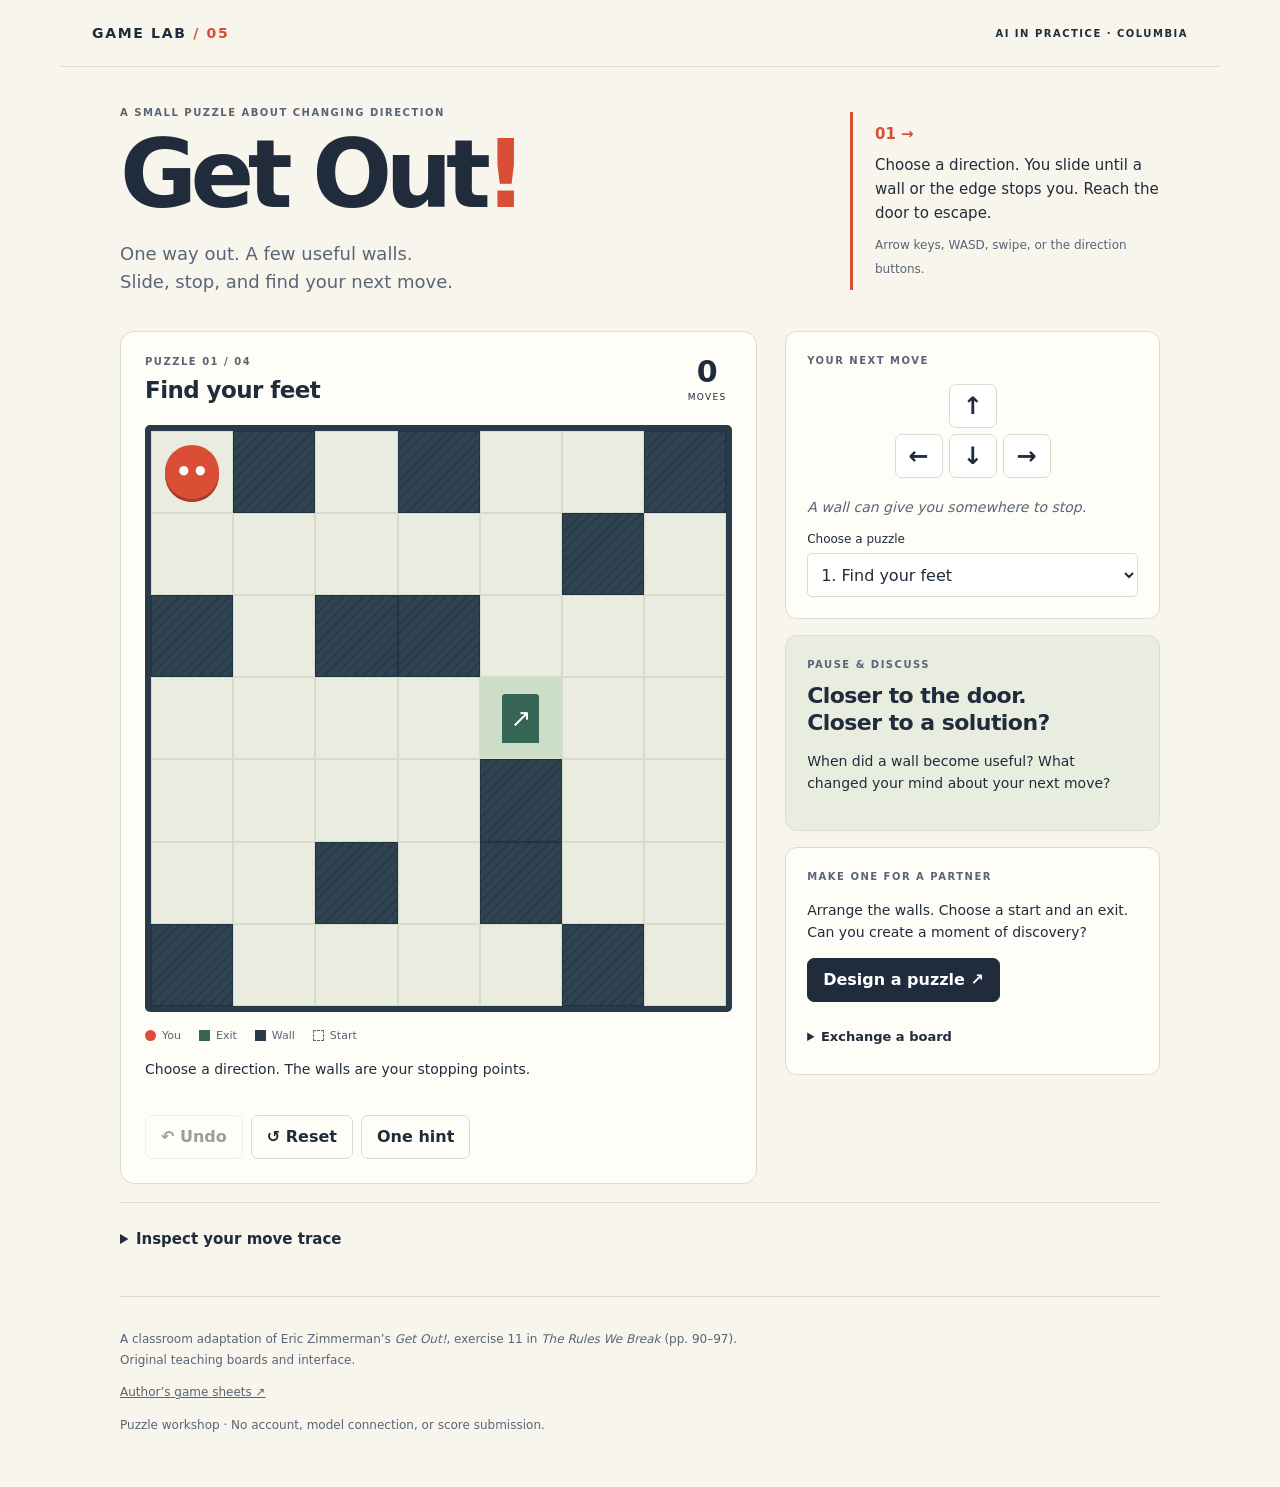
==== minigames/get-out/index.html @ 23744a99 "Add Get Out puzzle variation lab and submission workflow" ====
<!doctype html>
<html lang="en">
<head>
<meta charset="utf-8"><meta name="viewport" content="width=device-width,initial-scale=1">
<title>Get Out! · Puzzle workshop</title>
<link rel="stylesheet" href="style.css">
<script src="engine.js" defer></script><script src="levels.js" defer></script><script src="app.js" defer></script>
</head>
<body>
<header class="masthead"><a class="brand" href="./">GAME LAB <span>/ 05</span></a><span class="course">AI IN PRACTICE · COLUMBIA</span></header>
<main>
<section class="intro"><div><p class="eyebrow">A SMALL PUZZLE ABOUT CHANGING DIRECTION</p><h1>Get Out<span>!</span></h1><p class="lede">One way out. A few useful walls.<br>Slide, stop, and find your next move.</p></div><div class="rule-card"><span class="rule-number">01 →</span><p>Choose a direction. You slide until a wall or the edge stops you. Reach the door to escape.</p><small>Arrow keys, WASD, swipe, or the direction buttons.</small></div></section>
<div class="workspace">
<section class="play-panel" aria-label="Puzzle play area">
<div class="board-heading"><div><p class="eyebrow" id="level-number">PUZZLE 01 / 04</p><h2 id="level-title">Find your feet</h2></div><div class="counter"><strong id="moves">0</strong><span>MOVES</span></div></div>
<div id="board" class="board" tabindex="0" role="group" aria-label="Puzzle board. Use arrow keys to move."></div>
<div class="legend"><span><i class="you-key"></i>You</span><span><i class="exit-key"></i>Exit</span><span><i class="wall-key"></i>Wall</span><span><i class="start-key"></i>Start</span></div>
<p id="status" role="status" aria-live="polite">Find a stopping point that helps you reach the exit.</p>
<div class="play-actions"><button id="undo" class="secondary">↶ Undo</button><button id="reset" class="secondary">↺ Reset</button><button id="hint" class="secondary">One hint</button><button id="next" class="primary" hidden>Next puzzle →</button></div>
</section>
<aside>
<section class="side-card"><p class="eyebrow">YOUR NEXT MOVE</p><div class="dpad" aria-label="Direction controls"><button data-move="up" aria-label="Move up">↑</button><button data-move="left" aria-label="Move left">←</button><button data-move="down" aria-label="Move down">↓</button><button data-move="right" aria-label="Move right">→</button></div><p id="prompt" class="thought"></p><label for="levels">Choose a puzzle</label><select id="levels"></select></section>
<section class="side-card discussion"><p class="eyebrow">PAUSE & DISCUSS</p><h3>Closer to the door.<br>Closer to a solution?</h3><p>When did a wall become useful? What changed your mind about your next move?</p></section>
<section class="side-card"><p class="eyebrow">MAKE ONE FOR A PARTNER</p><p>Arrange the walls. Choose a start and an exit. Can you create a moment of discovery?</p><button id="edit" class="primary">Design a puzzle ↗</button>
<div id="editor" hidden><fieldset><legend>Paint a square</legend><div class="tools"><label><input type="radio" name="tool" value="#" checked> Wall</label><label><input type="radio" name="tool" value="."> Clear</label><label><input type="radio" name="tool" value="S"> Start</label><label><input type="radio" name="tool" value="E"> Exit</label></div></fieldset><p class="small">Tap the board to paint. Placing a start or exit moves the previous one.</p><button id="blank" class="secondary">Clear board</button><button id="play-custom" class="primary">Check & play</button><button id="cancel-edit" class="secondary">Cancel</button></div>
<details id="exchange"><summary>Exchange a board</summary><label for="board-code">Board code: S = start, E = exit, # = wall, . = floor</label><textarea id="board-code" rows="7" spellcheck="false"></textarea><div class="code-actions"><button id="export" class="secondary">Get current code</button><button id="import" class="secondary">Load code</button></div><p class="small">Copy the code to a partner. Load their code to play it. Boards must be rectangular and solvable.</p></details></section>
</aside>
</div>
<details class="trace"><summary>Inspect your move trace</summary><p>Compare what you tried with what the game did. Blocked moves are recorded but do not add to the move count.</p><ol id="trace-list"><li>No moves yet.</li></ol><button id="download" class="secondary">Download trace (JSON)</button></details>
<footer><p>A classroom adaptation of Eric Zimmerman’s <em>Get Out!</em>, exercise 11 in <em>The Rules We Break</em> (pp. 90–97). Original teaching boards and interface.</p><a href="https://theruleswebreak.com/gamesheets.html" target="_blank" rel="noreferrer">Author’s game sheets ↗</a><p class="small">Puzzle workshop · No account, model connection, or score submission.</p></footer>
</main>
</body></html>
---- minigames/get-out/style.css ----
:root{--paper:#f7f5ec;--ink:#202c3c;--muted:#596576;--line:#d9ddcf;--coral:#db4e36;--green:#356554;--cell:#e9ecdf;--wall:#293b49;--focus:#126cce}*{box-sizing:border-box}body{margin:0;background:var(--paper);color:var(--ink);font-family:system-ui,-apple-system,BlinkMacSystemFont,"Segoe UI",sans-serif}button,input,select,textarea{font:inherit}button,a,select,input{touch-action:manipulation}button,select{min-height:44px}button{cursor:pointer;border:1px solid var(--line);border-radius:7px;padding:10px 15px;font-weight:650;color:var(--ink);background:#fff}button:hover{filter:brightness(.94)}button:disabled{opacity:.45;cursor:default}button:focus-visible,a:focus-visible,select:focus-visible,textarea:focus-visible,input:focus-visible,.board:focus-visible{outline:3px solid var(--focus);outline-offset:4px}a{color:inherit}button[hidden],[hidden]{display:none!important}.masthead{max-width:1160px;margin:auto;padding:25px 32px;border-bottom:1px solid var(--line);display:flex;justify-content:space-between;align-items:center;gap:20px}.brand{font-size:14px;font-weight:850;letter-spacing:.12em;text-decoration:none}.brand span{color:var(--coral)}.course{font-size:10px;letter-spacing:.15em;font-weight:700}main{max-width:1100px;margin:auto;padding:40px 30px}.intro{display:flex;align-items:center;justify-content:space-between;gap:45px;margin-bottom:35px}.eyebrow{font-size:10px;letter-spacing:.15em;font-weight:800;margin:0 0 10px;color:var(--muted)}h1{font-size:clamp(58px,8vw,94px);letter-spacing:-.07em;line-height:1;margin:0 0 18px;font-weight:850}h1 span{color:var(--coral)}.lede{font-size:18px;line-height:1.55;margin:0;color:var(--muted)}.rule-card{max-width:310px;border-left:3px solid var(--coral);padding:10px 0 10px 22px;font-size:15px;line-height:1.6}.rule-number{font-weight:800;color:var(--coral)}.rule-card p{margin:7px 0}.rule-card small{color:var(--muted);font-size:12px}.workspace{display:grid;grid-template-columns:minmax(0,1.7fr) minmax(260px,1fr);gap:28px;align-items:start}.play-panel{border:1px solid var(--line);border-radius:14px;background:#fffdf7;padding:24px}.board-heading{display:flex;justify-content:space-between;align-items:center;gap:15px;margin-bottom:22px}h2{font-size:23px;letter-spacing:-.025em;margin:0}.counter{display:flex;flex-direction:column;align-items:center;min-width:50px}.counter strong{font-size:30px;line-height:1}.counter span{font-size:9px;letter-spacing:.15em;margin-top:5px}.board{--cols:7;--rows:7;position:relative;display:grid;grid-template-columns:repeat(var(--cols),1fr);aspect-ratio:var(--cols)/var(--rows);border:6px solid var(--wall);border-radius:5px;overflow:hidden;background:var(--cell);touch-action:none}.cell{position:relative;display:flex;align-items:center;justify-content:center;border:1px solid #d6dbcc;min-width:0;min-height:0;padding:0;border-radius:0;background:var(--cell);aspect-ratio:1;color:var(--ink)}.cell.wall{background:repeating-linear-gradient(135deg,#304351,#304351 5px,#293b49 5px,#293b49 7px);border-color:#203443}.cell.exit{background:#ccdec8}.door{width:46%;height:62%;background:var(--green);border-radius:3px 3px 0 0;display:flex;align-items:center;justify-content:center;color:white;font-size:clamp(13px,3vw,25px)}.start-mark{color:#7b8474;font-size:16px}.player{position:absolute;left:calc(var(--x)*100%/var(--cols));top:calc(var(--y)*100%/var(--rows));width:calc(100%/var(--cols));height:calc(100%/var(--rows));display:grid;place-items:center;pointer-events:none;transition:left .22s ease,top .22s ease}.player span{width:65%;height:65%;border-radius:50%;background:var(--coral);box-shadow:0 3px 0 #a83827;display:grid;place-items:center;color:white;font-size:clamp(13px,3vw,26px);font-weight:800}.legend{display:flex;gap:18px;flex-wrap:wrap;margin:17px 0;font-size:11px;color:var(--muted)}.legend span{display:flex;align-items:center;gap:6px}.legend i{display:inline-block;width:11px;height:11px}.you-key{background:var(--coral);border-radius:50%}.exit-key{background:var(--green)}.wall-key{background:var(--wall)}.start-key{border:1px dashed var(--muted)}#status{font-size:14px;line-height:1.5;min-height:42px}.play-actions{display:flex;flex-wrap:wrap;gap:8px}.primary{background:var(--ink);border-color:var(--ink);color:white}.secondary{background:transparent}aside{display:grid;gap:16px}.side-card{padding:21px;border:1px solid var(--line);border-radius:12px;background:#fffdf7}.side-card p{line-height:1.6;font-size:14px}.side-card p.eyebrow{font-size:10px}.dpad{display:grid;grid-template-columns:repeat(3,48px);grid-template-rows:repeat(2,44px);gap:6px;width:max-content;margin:15px auto 18px}.dpad button{font-size:24px;padding:3px}.dpad button[data-move=up]{grid-column:2}.dpad button[data-move=left]{grid-column:1;grid-row:2}.dpad button[data-move=down]{grid-column:2;grid-row:2}.dpad button[data-move=right]{grid-column:3;grid-row:2}.thought{font-style:italic;color:var(--muted)}label{display:block;font-size:12px;margin:10px 0 7px}select,textarea{width:100%;border:1px solid var(--line);border-radius:5px;padding:9px;background:#fff;color:var(--ink)}.discussion{background:#e9eddf}.discussion h3{font-size:22px;line-height:1.2;letter-spacing:-.025em;margin:10px 0}.small{font-size:12px!important;color:var(--muted)}details{margin-top:18px}summary{cursor:pointer;font-size:13px;font-weight:700;padding:9px 0}fieldset{border:0;padding:0;margin:18px 0 10px}legend{font-size:13px;font-weight:700}.tools{display:grid;grid-template-columns:1fr 1fr;gap:4px}.tools label{display:flex;gap:5px;align-items:center;margin:0;min-height:40px}.tools input{accent-color:var(--coral)}#editor button{margin:4px 2px 4px 0}textarea{font-family:monospace;font-size:14px;resize:vertical}.code-actions{display:flex;flex-wrap:wrap;gap:6px;margin-top:8px}.trace{border-top:1px solid var(--line);padding-top:15px;font-size:13px;line-height:1.7}.trace ol{max-height:220px;overflow:auto}.trace summary{font-size:15px}footer{border-top:1px solid var(--line);margin-top:35px;padding-top:20px;color:var(--muted);font-size:12px;line-height:1.7}footer p{max-width:650px}.board.editing .cell{cursor:crosshair}.board.editing .cell:hover{outline:3px solid var(--coral);outline-offset:-3px;filter:none}@media(max-width:720px){.masthead{padding:20px}.course{font-size:8px}main{padding:28px 16px}.intro{display:block;margin-bottom:24px}.rule-card{max-width:none;margin-top:24px;padding:0 0 0 16px}.workspace{grid-template-columns:1fr;gap:18px}.play-panel{padding:16px}.board-heading{margin-bottom:16px}h2{font-size:21px}.dpad{grid-template-columns:repeat(3,58px);grid-template-rows:repeat(2,48px)}.side-card{padding:18px}.legend{gap:15px}}@media(prefers-reduced-motion:reduce){.player{transition:none}}
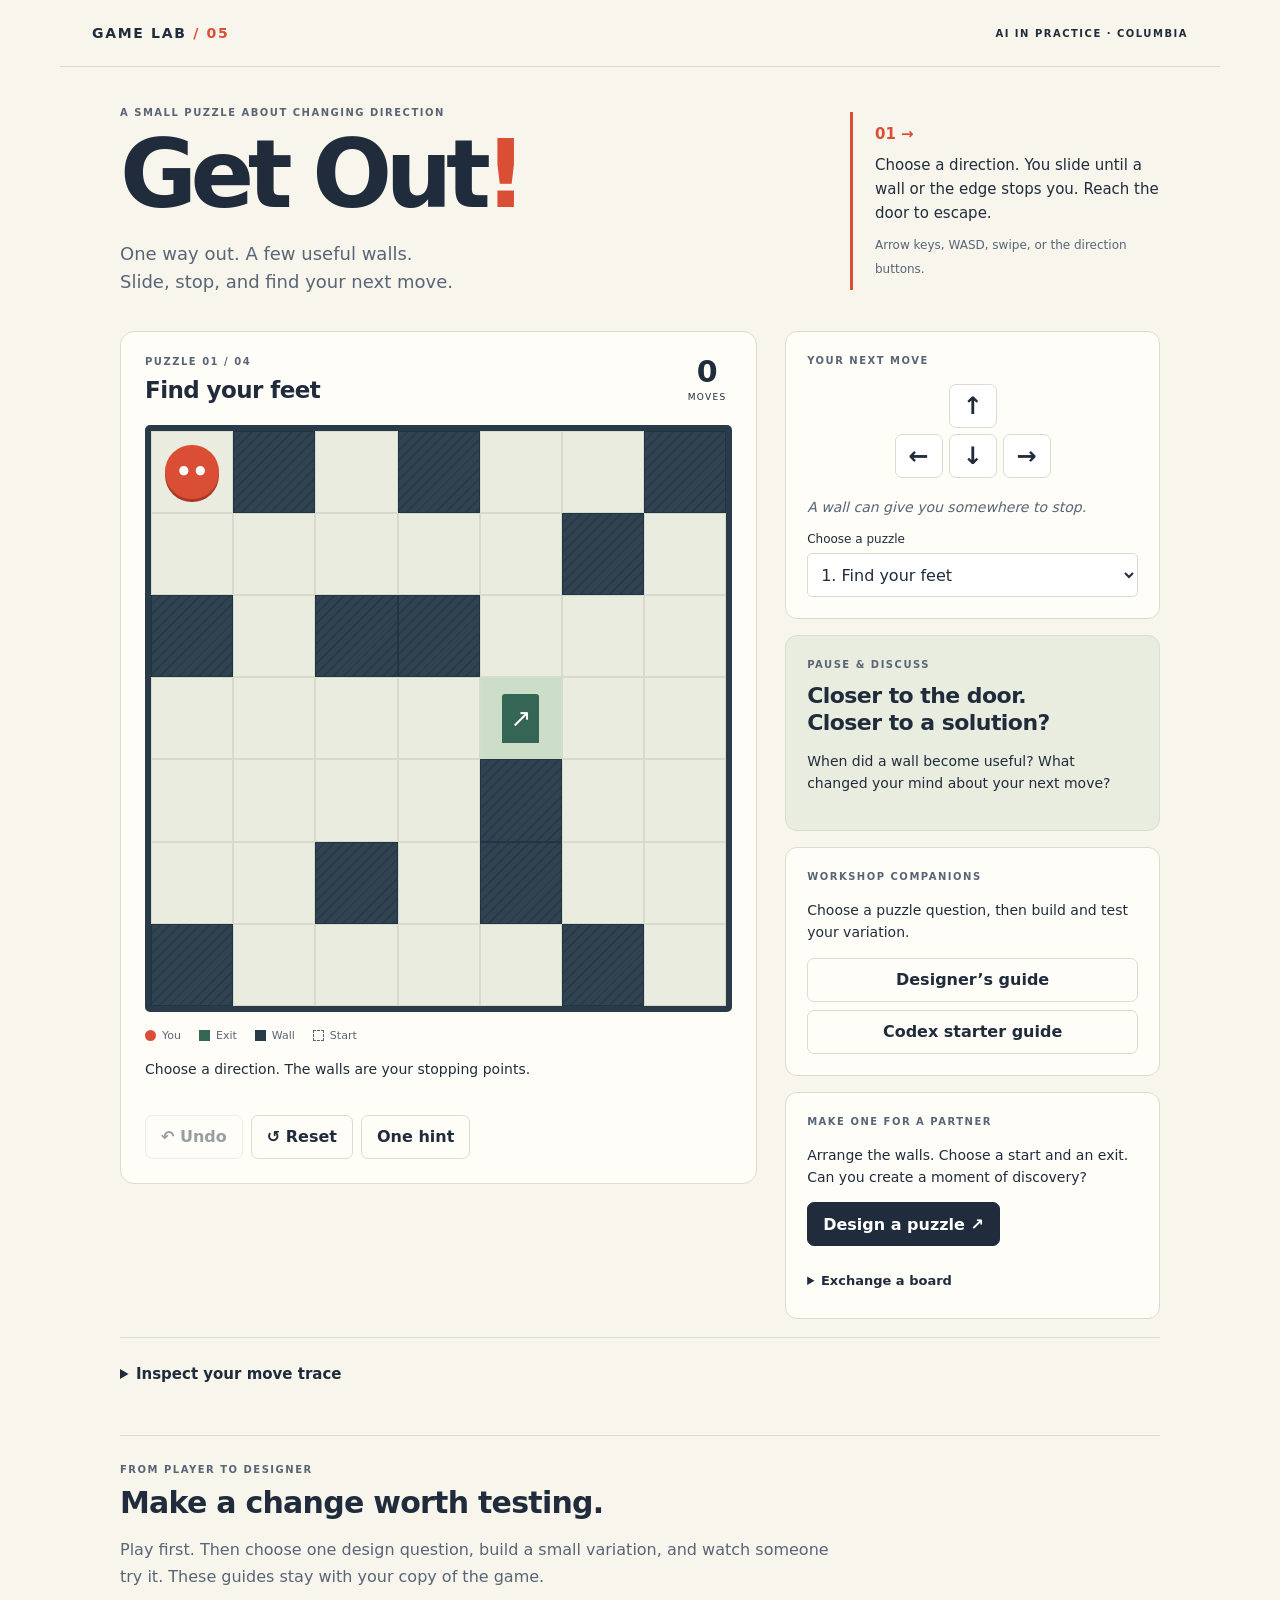
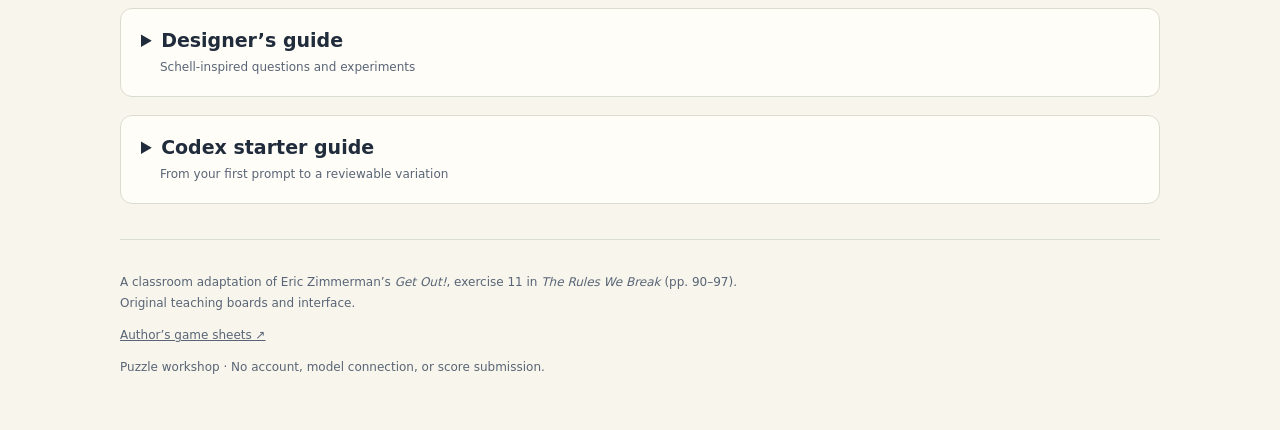
==== commit 32f50fe4: "Embed puzzle designer and Codex starter guides in Get Out" ====
--- a/minigames/get-out/index.html
+++ b/minigames/get-out/index.html
@@ -21,12 +21,61 @@
 <aside>
 <section class="side-card"><p class="eyebrow">YOUR NEXT MOVE</p><div class="dpad" aria-label="Direction controls"><button data-move="up" aria-label="Move up">↑</button><button data-move="left" aria-label="Move left">←</button><button data-move="down" aria-label="Move down">↓</button><button data-move="right" aria-label="Move right">→</button></div><p id="prompt" class="thought"></p><label for="levels">Choose a puzzle</label><select id="levels"></select></section>
 <section class="side-card discussion"><p class="eyebrow">PAUSE & DISCUSS</p><h3>Closer to the door.<br>Closer to a solution?</h3><p>When did a wall become useful? What changed your mind about your next move?</p></section>
+<section class="side-card"><p class="eyebrow">WORKSHOP COMPANIONS</p><p>Choose a puzzle question, then build and test your variation.</p><div class="guide-buttons"><button class="secondary" data-guide="designers-guide">Designer’s guide</button><button class="secondary" data-guide="codex-guide">Codex starter guide</button></div></section>
 <section class="side-card"><p class="eyebrow">MAKE ONE FOR A PARTNER</p><p>Arrange the walls. Choose a start and an exit. Can you create a moment of discovery?</p><button id="edit" class="primary">Design a puzzle ↗</button>
 <div id="editor" hidden><fieldset><legend>Paint a square</legend><div class="tools"><label><input type="radio" name="tool" value="#" checked> Wall</label><label><input type="radio" name="tool" value="."> Clear</label><label><input type="radio" name="tool" value="S"> Start</label><label><input type="radio" name="tool" value="E"> Exit</label></div></fieldset><p class="small">Tap the board to paint. Placing a start or exit moves the previous one.</p><button id="blank" class="secondary">Clear board</button><button id="play-custom" class="primary">Check & play</button><button id="cancel-edit" class="secondary">Cancel</button></div>
 <details id="exchange"><summary>Exchange a board</summary><label for="board-code">Board code: S = start, E = exit, # = wall, . = floor</label><textarea id="board-code" rows="7" spellcheck="false"></textarea><div class="code-actions"><button id="export" class="secondary">Get current code</button><button id="import" class="secondary">Load code</button></div><p class="small">Copy the code to a partner. Load their code to play it. Boards must be rectangular and solvable.</p></details></section>
 </aside>
 </div>
 <details class="trace"><summary>Inspect your move trace</summary><p>Compare what you tried with what the game did. Blocked moves are recorded but do not add to the move count.</p><ol id="trace-list"><li>No moves yet.</li></ol><button id="download" class="secondary">Download trace (JSON)</button></details>
+<section class="workshop-guides" aria-label="Workshop guides">
+<p class="eyebrow">FROM PLAYER TO DESIGNER</p>
+<h2>Make a change worth testing.</h2>
+<p class="guide-intro">Play first. Then choose one design question, build a small variation, and watch someone try it. These guides stay with your copy of the game.</p>
+<details id="designers-guide" class="workshop-guide">
+<summary>Designer’s guide <span>Schell-inspired questions and experiments</span></summary>
+<div class="guide-content">
+<p>Use these questions to investigate your puzzle. In Jesse Schell’s <em>The Art of Game Design</em>, third edition, puzzles are in <strong>Chapter 14, with Lens 58: The Puzzle</strong>. Chapter 13 concerns balance. These are original classroom applications of his principles, not excerpts from the book.</p>
+<div class="guide-callout"><strong>Start with a prediction.</strong><p>“If I change ___, I expect a player to ___ because ___.” Name something you could observe that would make you question your prediction. Change one thing before adding more.</p></div>
+<div class="principle-grid">
+<article class="principle-card"><p class="eyebrow">01 · A CLEAR GOAL</p><h3>Can the player tell what success means?</h3><p><strong>Try:</strong> revise the exit marker or the opening instruction.</p><p><strong>Watch:</strong> ask a new player what they are trying to accomplish before their first move.</p></article>
+<article class="principle-card"><p class="eyebrow">02 · AN ACCESSIBLE START</p><h3>What can one move teach?</h3><p><strong>Try:</strong> a tiny introductory board that demonstrates sliding and stopping.</p><p><strong>Watch:</strong> can the player predict where the next move will end without your explanation?</p></article>
+<article class="principle-card"><p class="eyebrow">03 · VISIBLE PROGRESS</p><h3>What has the player learned so far?</h3><p><strong>Try:</strong> mark visited stopping positions as an exploration record.</p><p><strong>Watch:</strong> does that record inform a decision? Being nearer the door does not necessarily mean being nearer a solution.</p></article>
+<article class="principle-card"><p class="eyebrow">04 · CONFIDENCE IN A SOLUTION</p><h3>Why believe a route exists?</h3><p><strong>Try:</strong> a solver-verified assurance or a clue about a reachable stopping point.</p><p><strong>Watch:</strong> when does the player stop guessing? Distinguish solvability from the start from solvability at the current position.</p></article>
+<article class="principle-card"><p class="eyebrow">05 · A LEARNING SEQUENCE</p><h3>What prepares the player for the next board?</h3><p><strong>Try:</strong> three boards that introduce, vary, and combine an idea.</p><p><strong>Watch:</strong> can the player use that idea on a new board? A longer shortest path alone does not prove greater difficulty.</p></article>
+<article class="principle-card"><p class="eyebrow">06 · PARALLEL CHALLENGES</p><h3>What else could someone try when stuck?</h3><p><strong>Try:</strong> offer a choice of two puzzles with a way to return.</p><p><strong>Watch:</strong> does switching help the player discover an idea, or leave them unsure where to begin?</p></article>
+<article class="principle-card"><p class="eyebrow">07 · COMBINING IDEAS</p><h3>Can two small discoveries solve a larger puzzle?</h3><p><strong>Try:</strong> two short teaching boards and a third requiring both ideas.</p><p><strong>Watch:</strong> ask which earlier discovery helped. Look for transfer rather than repeated trial and error.</p></article>
+<article class="principle-card"><p class="eyebrow">08 · USEFUL HINTS</p><h3>What is the smallest helpful nudge?</h3><p><strong>Try:</strong> an optional question, then a relevant feature, then the next move.</p><p><strong>Watch:</strong> record the hint level requested. Can the player explain their next decision afterward?</p></article>
+<article class="principle-card"><p class="eyebrow">09 · LEARNING FROM AN ANSWER</p><h3>What could revealing a solution teach?</h3><p><strong>Try:</strong> a clearly labeled, optional walkthrough followed by a new board using the same idea.</p><p><strong>Watch:</strong> can the player apply what they saw? Keep a hint distinct from a full reveal.</p></article>
+<article class="principle-card"><p class="eyebrow">10 · A CHANGE IN PERSPECTIVE</p><h3>When does a surprising insight feel fair?</h3><p><strong>Try:</strong> a board whose solution begins by moving away from the exit.</p><p><strong>Watch:</strong> what assumption changes? Ask whether the discovery felt satisfying or arbitrary, and why.</p></article>
+</div>
+<div class="guide-columns">
+<section><h3>Watch someone play</h3><ol><li>Give a neighbor the game and its on-screen instructions. Observe without coaching.</li><li>Record the board, version, order, hints, resets, completion, and one revealing action or remark. Use anonymous labels.</li><li>Ask “What were you trying to do?” and “What changed your understanding?”</li><li>Compare the observation with your prediction, note a limitation, and revise one thing.</li></ol></section>
+<section><h3>Keep the evidence honest</h3><p>A faster second solve may reflect remembering the solution. Use different players or alternate the order across pairs; use comparable new boards to examine transfer.</p><p>Rule tests establish specified behavior. The solver establishes reachability. Human play and conversation provide evidence about understanding and experience. A tiny classroom sample remains exploratory.</p><p>Use the editor to try original boards, Check &amp; play to verify reachability, and Exchange a board to trade with a partner. The move trace records actions, not feelings.</p></section>
+</div>
+<p class="guide-footnote">Choose one exercise in the repository’s <code>minigames/EXERCISES.md</code>. Record your experiment in your own game folder. The shared reference stays available for comparison.</p>
+</div>
+</details>
+<details id="codex-guide" class="workshop-guide">
+<summary>Codex starter guide <span>From your first prompt to a reviewable variation</span></summary>
+<div class="guide-content">
+<p>Use Codex as your building assistant. You choose the design question, inspect the change, and interpret the human playtest. This browser game itself needs no account or model connection.</p>
+<ol class="starter-steps">
+<li><h3>Open the right project</h3><p>Install the course’s <a href="https://learn.chatgpt.com/docs/codex/cli" target="_blank" rel="noreferrer">Codex CLI</a> or <a href="https://openai.com/codex/" target="_blank" rel="noreferrer">native app</a> and sign in through the announced account setup. Open your checkout of <code>columbia-university-ai-games/game-dev-f26</code>. In its terminal, check <code>git status</code>, <code>git remote -v</code>, <code>python3 --version</code>, and <code>node --version</code>. Use Python 3.11+ and Node 22+; Windows may use <code>py</code> instead of <code>python3</code>.</p><p>Preserve existing work before switching branches. A downloaded game or gallery is enough to play, but the commands below need the full repository checkout.</p></li>
+<li><h3>Find the course skill</h3><p>Ask Codex to read <code>AGENTS.md</code>. Find <code>minigame-variation</code> through <code>/skills</code> in the CLI and invoke <code>$minigame-variation</code>. If it is missing, restart Codex in the updated checkout or explicitly ask it to read <code>.agents/skills/minigame-variation/SKILL.md</code>.</p><p>The skill supplies the repeatable workflow; your prompt supplies today’s idea. No third-party plugin or connector is required. Inspect any optional plugin’s capabilities and account permissions before connecting it.</p></li>
+<li><h3>Create your own copy</h3><p>From an updated, clean <code>main</code>, run the example below at the repository root. Replace <code>YOUR-LOGIN</code> with your lowercase GitHub login. <code>hints</code> is one exercise choice.</p><pre><code>git switch -c YOUR-LOGIN/get-out-hints
+python3 scripts/minigames.py new YOUR-LOGIN --principle hints</code></pre><p>Edit only <code>minigames/submissions/YOUR-LOGIN/get-out/</code>. If that copy already exists, resume its folder and branch. The scaffold refuses to overwrite it.</p></li>
+<li><h3>Give Codex a bounded task</h3><p>Write your prediction first, then adapt this prompt:</p><blockquote>$minigame-variation My login is YOUR-LOGIN and my principle is hints. My prediction is: [my words]. Inspect my existing copy and experiment.md. Propose one small change with affected files and checks, then implement the change I select. Keep edits inside my game folder. Run relevant tests and explain one changed function. Leave human playtest evidence for me to supply.</blockquote><p>Ask for clarification when an explanation does not match the code. Keep the change small enough to playtest today.</p></li>
+<li><h3>Check the behavior and watch a person</h3><pre><code>python3 scripts/minigames.py check --owner YOUR-LOGIN
+python3 scripts/minigames.py test --owner YOUR-LOGIN</code></pre><p>Open your copy’s <code>index.html</code>. Check the changed interaction, keyboard/touch controls, undo, reset, hints, and a win. Rule changes need corresponding tests and a consistent hint solver.</p><p>Trade games using the designer’s guide above. Record actual observations in <code>experiment.md</code>. You write the prediction, interpretation, and AI disclosure; missing human evidence remains TODO.</p></li>
+<li><h3>Review, then prepare one draft PR</h3><p>Use a separate Codex review task: “Review my game folder against my prediction and tests. Find concrete bugs, misleading feedback, and unsupported claims. Report file references and checks actually run. Do not edit or invent playtest evidence.” Resolve useful findings and inspect the diff.</p><pre><code>python3 scripts/minigames.py check --owner YOUR-LOGIN --ready
+python3 scripts/minigames.py gallery</code></pre><p>Run <code>--ready</code> after completing the report. Open <code>build/minigames/index.html</code> to find your card; leave generated files uncommitted. Stage only your own game folder, commit, push your branch to your class-repo remote or fork, and open one draft PR into the class repo’s <code>main</code>. See <code>minigames/STUDENT-GUIDE.md</code> for exact staging, fork, and PR commands. Instructor review controls merging.</p></li>
+</ol>
+<div class="guide-callout"><strong>Tonight is practice, with no new submission due.</strong><p>The Motivation Atlas minigame remains due October 18 and follows its own repository instructions. A Get Out PR does not automatically complete that assignment. Transfer the workflow to your midterm using its own source material and project rules; building-assistant access is separate from configuring a model that plays your game.</p></div>
+</div>
+</details>
+</section>
+
 <footer><p>A classroom adaptation of Eric Zimmerman’s <em>Get Out!</em>, exercise 11 in <em>The Rules We Break</em> (pp. 90–97). Original teaching boards and interface.</p><a href="https://theruleswebreak.com/gamesheets.html" target="_blank" rel="noreferrer">Author’s game sheets ↗</a><p class="small">Puzzle workshop · No account, model connection, or score submission.</p></footer>
 </main>
 </body></html>
--- a/minigames/get-out/style.css
+++ b/minigames/get-out/style.css
@@ -1 +1,4 @@
 :root{--paper:#f7f5ec;--ink:#202c3c;--muted:#596576;--line:#d9ddcf;--coral:#db4e36;--green:#356554;--cell:#e9ecdf;--wall:#293b49;--focus:#126cce}*{box-sizing:border-box}body{margin:0;background:var(--paper);color:var(--ink);font-family:system-ui,-apple-system,BlinkMacSystemFont,"Segoe UI",sans-serif}button,input,select,textarea{font:inherit}button,a,select,input{touch-action:manipulation}button,select{min-height:44px}button{cursor:pointer;border:1px solid var(--line);border-radius:7px;padding:10px 15px;font-weight:650;color:var(--ink);background:#fff}button:hover{filter:brightness(.94)}button:disabled{opacity:.45;cursor:default}button:focus-visible,a:focus-visible,select:focus-visible,textarea:focus-visible,input:focus-visible,.board:focus-visible{outline:3px solid var(--focus);outline-offset:4px}a{color:inherit}button[hidden],[hidden]{display:none!important}.masthead{max-width:1160px;margin:auto;padding:25px 32px;border-bottom:1px solid var(--line);display:flex;justify-content:space-between;align-items:center;gap:20px}.brand{font-size:14px;font-weight:850;letter-spacing:.12em;text-decoration:none}.brand span{color:var(--coral)}.course{font-size:10px;letter-spacing:.15em;font-weight:700}main{max-width:1100px;margin:auto;padding:40px 30px}.intro{display:flex;align-items:center;justify-content:space-between;gap:45px;margin-bottom:35px}.eyebrow{font-size:10px;letter-spacing:.15em;font-weight:800;margin:0 0 10px;color:var(--muted)}h1{font-size:clamp(58px,8vw,94px);letter-spacing:-.07em;line-height:1;margin:0 0 18px;font-weight:850}h1 span{color:var(--coral)}.lede{font-size:18px;line-height:1.55;margin:0;color:var(--muted)}.rule-card{max-width:310px;border-left:3px solid var(--coral);padding:10px 0 10px 22px;font-size:15px;line-height:1.6}.rule-number{font-weight:800;color:var(--coral)}.rule-card p{margin:7px 0}.rule-card small{color:var(--muted);font-size:12px}.workspace{display:grid;grid-template-columns:minmax(0,1.7fr) minmax(260px,1fr);gap:28px;align-items:start}.play-panel{border:1px solid var(--line);border-radius:14px;background:#fffdf7;padding:24px}.board-heading{display:flex;justify-content:space-between;align-items:center;gap:15px;margin-bottom:22px}h2{font-size:23px;letter-spacing:-.025em;margin:0}.counter{display:flex;flex-direction:column;align-items:center;min-width:50px}.counter strong{font-size:30px;line-height:1}.counter span{font-size:9px;letter-spacing:.15em;margin-top:5px}.board{--cols:7;--rows:7;position:relative;display:grid;grid-template-columns:repeat(var(--cols),1fr);aspect-ratio:var(--cols)/var(--rows);border:6px solid var(--wall);border-radius:5px;overflow:hidden;background:var(--cell);touch-action:none}.cell{position:relative;display:flex;align-items:center;justify-content:center;border:1px solid #d6dbcc;min-width:0;min-height:0;padding:0;border-radius:0;background:var(--cell);aspect-ratio:1;color:var(--ink)}.cell.wall{background:repeating-linear-gradient(135deg,#304351,#304351 5px,#293b49 5px,#293b49 7px);border-color:#203443}.cell.exit{background:#ccdec8}.door{width:46%;height:62%;background:var(--green);border-radius:3px 3px 0 0;display:flex;align-items:center;justify-content:center;color:white;font-size:clamp(13px,3vw,25px)}.start-mark{color:#7b8474;font-size:16px}.player{position:absolute;left:calc(var(--x)*100%/var(--cols));top:calc(var(--y)*100%/var(--rows));width:calc(100%/var(--cols));height:calc(100%/var(--rows));display:grid;place-items:center;pointer-events:none;transition:left .22s ease,top .22s ease}.player span{width:65%;height:65%;border-radius:50%;background:var(--coral);box-shadow:0 3px 0 #a83827;display:grid;place-items:center;color:white;font-size:clamp(13px,3vw,26px);font-weight:800}.legend{display:flex;gap:18px;flex-wrap:wrap;margin:17px 0;font-size:11px;color:var(--muted)}.legend span{display:flex;align-items:center;gap:6px}.legend i{display:inline-block;width:11px;height:11px}.you-key{background:var(--coral);border-radius:50%}.exit-key{background:var(--green)}.wall-key{background:var(--wall)}.start-key{border:1px dashed var(--muted)}#status{font-size:14px;line-height:1.5;min-height:42px}.play-actions{display:flex;flex-wrap:wrap;gap:8px}.primary{background:var(--ink);border-color:var(--ink);color:white}.secondary{background:transparent}aside{display:grid;gap:16px}.side-card{padding:21px;border:1px solid var(--line);border-radius:12px;background:#fffdf7}.side-card p{line-height:1.6;font-size:14px}.side-card p.eyebrow{font-size:10px}.dpad{display:grid;grid-template-columns:repeat(3,48px);grid-template-rows:repeat(2,44px);gap:6px;width:max-content;margin:15px auto 18px}.dpad button{font-size:24px;padding:3px}.dpad button[data-move=up]{grid-column:2}.dpad button[data-move=left]{grid-column:1;grid-row:2}.dpad button[data-move=down]{grid-column:2;grid-row:2}.dpad button[data-move=right]{grid-column:3;grid-row:2}.thought{font-style:italic;color:var(--muted)}label{display:block;font-size:12px;margin:10px 0 7px}select,textarea{width:100%;border:1px solid var(--line);border-radius:5px;padding:9px;background:#fff;color:var(--ink)}.discussion{background:#e9eddf}.discussion h3{font-size:22px;line-height:1.2;letter-spacing:-.025em;margin:10px 0}.small{font-size:12px!important;color:var(--muted)}details{margin-top:18px}summary{cursor:pointer;font-size:13px;font-weight:700;padding:9px 0}fieldset{border:0;padding:0;margin:18px 0 10px}legend{font-size:13px;font-weight:700}.tools{display:grid;grid-template-columns:1fr 1fr;gap:4px}.tools label{display:flex;gap:5px;align-items:center;margin:0;min-height:40px}.tools input{accent-color:var(--coral)}#editor button{margin:4px 2px 4px 0}textarea{font-family:monospace;font-size:14px;resize:vertical}.code-actions{display:flex;flex-wrap:wrap;gap:6px;margin-top:8px}.trace{border-top:1px solid var(--line);padding-top:15px;font-size:13px;line-height:1.7}.trace ol{max-height:220px;overflow:auto}.trace summary{font-size:15px}footer{border-top:1px solid var(--line);margin-top:35px;padding-top:20px;color:var(--muted);font-size:12px;line-height:1.7}footer p{max-width:650px}.board.editing .cell{cursor:crosshair}.board.editing .cell:hover{outline:3px solid var(--coral);outline-offset:-3px;filter:none}@media(max-width:720px){.masthead{padding:20px}.course{font-size:8px}main{padding:28px 16px}.intro{display:block;margin-bottom:24px}.rule-card{max-width:none;margin-top:24px;padding:0 0 0 16px}.workspace{grid-template-columns:1fr;gap:18px}.play-panel{padding:16px}.board-heading{margin-bottom:16px}h2{font-size:21px}.dpad{grid-template-columns:repeat(3,58px);grid-template-rows:repeat(2,48px)}.side-card{padding:18px}.legend{gap:15px}}@media(prefers-reduced-motion:reduce){.player{transition:none}}
+
+/* Self-contained classroom guides, copied with each student variation. */
+.guide-buttons{display:grid;gap:8px}.workshop-guides{margin-top:38px;border-top:1px solid var(--line);padding-top:28px}.workshop-guides>h2{font-size:30px}.guide-intro{max-width:720px;color:var(--muted);line-height:1.7}.workshop-guide{border:1px solid var(--line);border-radius:12px;background:#fffdf7;overflow:hidden}.workshop-guide>summary{padding:20px;font-size:19px;min-height:64px}.workshop-guide>summary span{display:block;font-size:12px;color:var(--muted);font-weight:500;margin:7px 0 0 19px;line-height:1.5}.workshop-guide[open]>summary{border-bottom:1px solid var(--line);background:#e9eddf}.workshop-guide summary:focus-visible{outline:3px solid var(--focus);outline-offset:-4px}.guide-content{padding:24px;font-size:14px;line-height:1.7}.guide-content>p:first-child{margin-top:0}.guide-content h3{font-size:18px;line-height:1.4;margin:0 0 12px;letter-spacing:-.02em}.guide-content p{margin:8px 0 14px}.guide-callout{border-left:3px solid var(--coral);padding:14px 20px;background:var(--paper);margin:24px 0}.guide-callout p:last-child{margin-bottom:0}.principle-grid{display:grid;grid-template-columns:repeat(2,minmax(0,1fr));gap:14px;margin:24px 0}.principle-card{border:1px solid var(--line);border-radius:8px;padding:20px}.principle-card .eyebrow{font-size:10px;margin:0 0 12px}.principle-card p:last-child{margin-bottom:0}.guide-columns{display:grid;grid-template-columns:repeat(2,minmax(0,1fr));gap:28px;margin-top:28px}.guide-content ol{padding-left:22px}.guide-content li{padding-left:5px;margin:10px 0}.guide-content code{font-size:.9em;overflow-wrap:anywhere}.guide-content pre{background:var(--ink);color:#f7f5ec;border-radius:7px;padding:16px;white-space:pre-wrap;overflow-wrap:anywhere;line-height:1.7}.guide-content blockquote{border-left:3px solid var(--green);margin:18px 0;padding:5px 0 5px 20px;color:var(--muted)}.guide-footnote{border-top:1px solid var(--line);padding-top:18px;color:var(--muted)}.starter-steps>li{padding:0 0 18px 10px;margin-top:22px}.starter-steps>li::marker{color:var(--coral);font-weight:800}@media(max-width:720px){.guide-content{padding:18px}.principle-grid,.guide-columns{grid-template-columns:1fr}.workshop-guide>summary{font-size:18px;padding:18px}.guide-content pre{padding:12px}.principle-card{padding:16px}.workshop-guides>h2{font-size:26px}}
